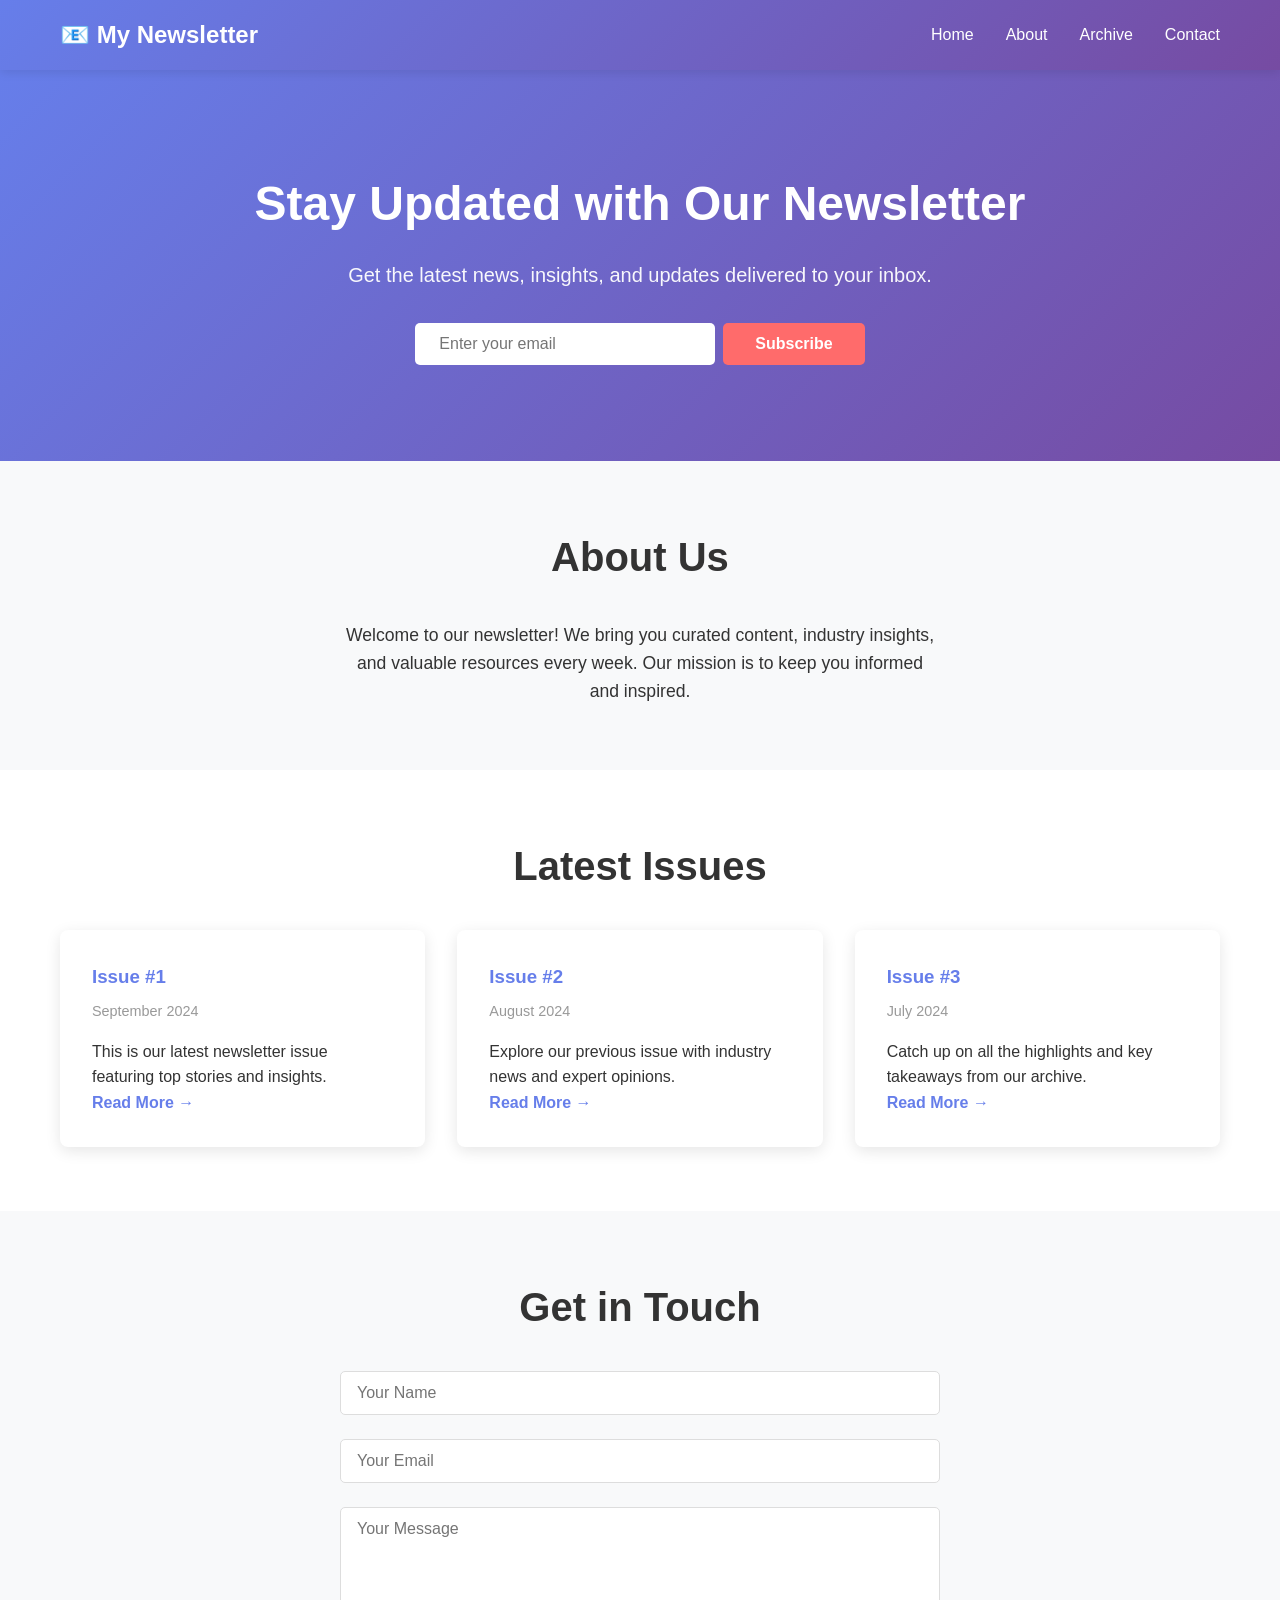
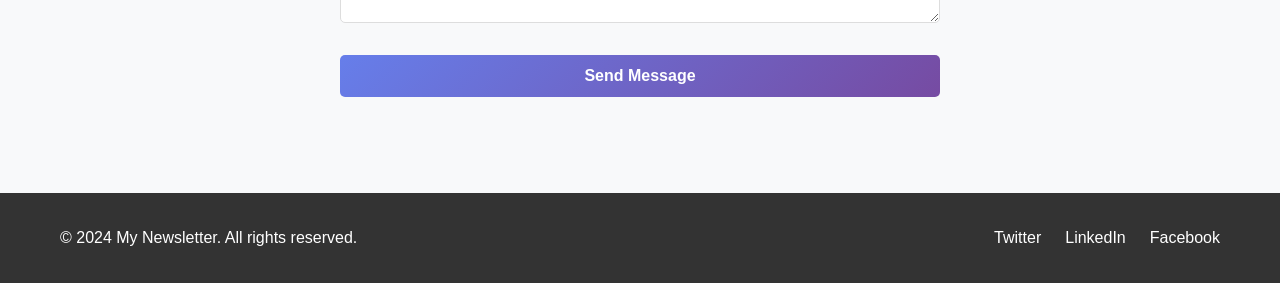
==== index.html @ 41725653 "Initial newsletter website template" ====
<!DOCTYPE html>
<html lang="en">
<head>
    <meta charset="UTF-8">
    <meta name="viewport" content="width=device-width, initial-scale=1.0">
    <title>My Newsletter</title>
    <link rel="stylesheet" href="styles.css">
</head>
<body>
    <header class="header">
        <div class="container">
            <div class="logo">📧 My Newsletter</div>
            <nav class="nav">
                <a href="#home">Home</a>
                <a href="#about">About</a>
                <a href="#archive">Archive</a>
                <a href="#contact">Contact</a>
            </nav>
        </div>
    </header>

    <main>
        <!-- Hero Section -->
        <section class="hero" id="home">
            <div class="container">
                <h1>Stay Updated with Our Newsletter</h1>
                <p>Get the latest news, insights, and updates delivered to your inbox.</p>
                <form class="subscribe-form" id="subscribeForm">
                    <input type="email" placeholder="Enter your email" required>
                    <button type="submit">Subscribe</button>
                </form>
            </div>
        </section>

        <!-- About Section -->
        <section class="about" id="about">
            <div class="container">
                <h2>About Us</h2>
                <p>Welcome to our newsletter! We bring you curated content, industry insights, and valuable resources every week. Our mission is to keep you informed and inspired.</p>
            </div>
        </section>

        <!-- Featured Articles Section -->
        <section class="featured" id="archive">
            <div class="container">
                <h2>Latest Issues</h2>
                <div class="articles-grid">
                    <article class="article-card">
                        <h3>Issue #1</h3>
                        <p class="date">September 2024</p>
                        <p>This is our latest newsletter issue featuring top stories and insights.</p>
                        <a href="#" class="read-more">Read More →</a>
                    </article>
                    <article class="article-card">
                        <h3>Issue #2</h3>
                        <p class="date">August 2024</p>
                        <p>Explore our previous issue with industry news and expert opinions.</p>
                        <a href="#" class="read-more">Read More →</a>
                    </article>
                    <article class="article-card">
                        <h3>Issue #3</h3>
                        <p class="date">July 2024</p>
                        <p>Catch up on all the highlights and key takeaways from our archive.</p>
                        <a href="#" class="read-more">Read More →</a>
                    </article>
                </div>
            </div>
        </section>

        <!-- Contact Section -->
        <section class="contact" id="contact">
            <div class="container">
                <h2>Get in Touch</h2>
                <form class="contact-form" id="contactForm">
                    <div class="form-group">
                        <input type="text" placeholder="Your Name" required>
                    </div>
                    <div class="form-group">
                        <input type="email" placeholder="Your Email" required>
                    </div>
                    <div class="form-group">
                        <textarea placeholder="Your Message" rows="5" required></textarea>
                    </div>
                    <button type="submit">Send Message</button>
                </form>
            </div>
        </section>
    </main>

    <footer class="footer">
        <div class="container">
            <p>&copy; 2024 My Newsletter. All rights reserved.</p>
            <div class="social-links">
                <a href="#">Twitter</a>
                <a href="#">LinkedIn</a>
                <a href="#">Facebook</a>
            </div>
        </div>
    </footer>

    <script src="script.js"></script>
</body>
</html>
---- styles.css ----
* {
    margin: 0;
    padding: 0;
    box-sizing: border-box;
}

body {
    font-family: 'Segoe UI', Tahoma, Geneva, Verdana, sans-serif;
    line-height: 1.6;
    color: #333;
}

.container {
    max-width: 1200px;
    margin: 0 auto;
    padding: 0 20px;
}

/* Header */
.header {
    background: linear-gradient(135deg, #667eea 0%, #764ba2 100%);
    color: white;
    padding: 1rem 0;
    position: sticky;
    top: 0;
    z-index: 100;
    box-shadow: 0 2px 10px rgba(0,0,0,0.1);
}

.header .container {
    display: flex;
    justify-content: space-between;
    align-items: center;
}

.logo {
    font-size: 1.5rem;
    font-weight: bold;
}

.nav {
    display: flex;
    gap: 2rem;
}

.nav a {
    color: white;
    text-decoration: none;
    transition: opacity 0.3s ease;
}

.nav a:hover {
    opacity: 0.8;
}

/* Hero Section */
.hero {
    background: linear-gradient(135deg, #667eea 0%, #764ba2 100%);
    color: white;
    padding: 6rem 0;
    text-align: center;
}

.hero h1 {
    font-size: 3rem;
    margin-bottom: 1rem;
}

.hero p {
    font-size: 1.25rem;
    margin-bottom: 2rem;
    opacity: 0.95;
}

/* Subscribe Form */
.subscribe-form {
    display: flex;
    gap: 0.5rem;
    justify-content: center;
    flex-wrap: wrap;
}

.subscribe-form input {
    padding: 0.75rem 1.5rem;
    border: none;
    border-radius: 5px;
    font-size: 1rem;
    min-width: 300px;
}

.subscribe-form button {
    padding: 0.75rem 2rem;
    background: #ff6b6b;
    color: white;
    border: none;
    border-radius: 5px;
    font-size: 1rem;
    font-weight: bold;
    cursor: pointer;
    transition: background 0.3s ease;
}

.subscribe-form button:hover {
    background: #ff5252;
}

/* About Section */
.about {
    padding: 4rem 0;
    background: #f8f9fa;
}

.about h2,
.featured h2,
.contact h2 {
    font-size: 2.5rem;
    margin-bottom: 2rem;
    text-align: center;
}

.about p {
    text-align: center;
    font-size: 1.1rem;
    max-width: 600px;
    margin: 0 auto;
}

/* Featured Section */
.featured {
    padding: 4rem 0;
}

.articles-grid {
    display: grid;
    grid-template-columns: repeat(auto-fit, minmax(300px, 1fr));
    gap: 2rem;
    margin-top: 2rem;
}

.article-card {
    background: white;
    padding: 2rem;
    border-radius: 8px;
    box-shadow: 0 4px 15px rgba(0,0,0,0.1);
    transition: transform 0.3s ease, box-shadow 0.3s ease;
}

.article-card:hover {
    transform: translateY(-5px);
    box-shadow: 0 8px 25px rgba(0,0,0,0.15);
}

.article-card h3 {
    color: #667eea;
    margin-bottom: 0.5rem;
}

.article-card .date {
    color: #999;
    font-size: 0.9rem;
    margin-bottom: 1rem;
}

.read-more {
    color: #667eea;
    text-decoration: none;
    font-weight: bold;
    transition: color 0.3s ease;
}

.read-more:hover {
    color: #764ba2;
}

/* Contact Section */
.contact {
    padding: 4rem 0;
    background: #f8f9fa;
}

.contact-form {
    max-width: 600px;
    margin: 2rem auto;
}

.form-group {
    margin-bottom: 1.5rem;
}

.contact-form input,
.contact-form textarea {
    width: 100%;
    padding: 0.75rem 1rem;
    border: 1px solid #ddd;
    border-radius: 5px;
    font-family: inherit;
    font-size: 1rem;
}

.contact-form textarea {
    resize: vertical;
}

.contact-form button {
    width: 100%;
    padding: 0.75rem;
    background: linear-gradient(135deg, #667eea 0%, #764ba2 100%);
    color: white;
    border: none;
    border-radius: 5px;
    font-size: 1rem;
    font-weight: bold;
    cursor: pointer;
    transition: transform 0.3s ease;
}

.contact-form button:hover {
    transform: scale(1.02);
}

/* Footer */
.footer {
    background: #333;
    color: white;
    padding: 2rem 0;
    text-align: center;
}

.footer .container {
    display: flex;
    justify-content: space-between;
    align-items: center;
    flex-wrap: wrap;
    gap: 1rem;
}

.social-links {
    display: flex;
    gap: 1.5rem;
}

.social-links a {
    color: white;
    text-decoration: none;
    transition: color 0.3s ease;
}

.social-links a:hover {
    color: #667eea;
}

/* Responsive Design */
@media (max-width: 768px) {
    .nav {
        flex-direction: column;
        gap: 1rem;
    }

    .header .container {
        flex-direction: column;
        gap: 1rem;
    }

    .hero h1 {
        font-size: 2rem;
    }

    .subscribe-form input {
        min-width: 100%;
    }

    .footer .container {
        flex-direction: column;
    }

    .articles-grid {
        grid-template-columns: 1fr;
    }
}
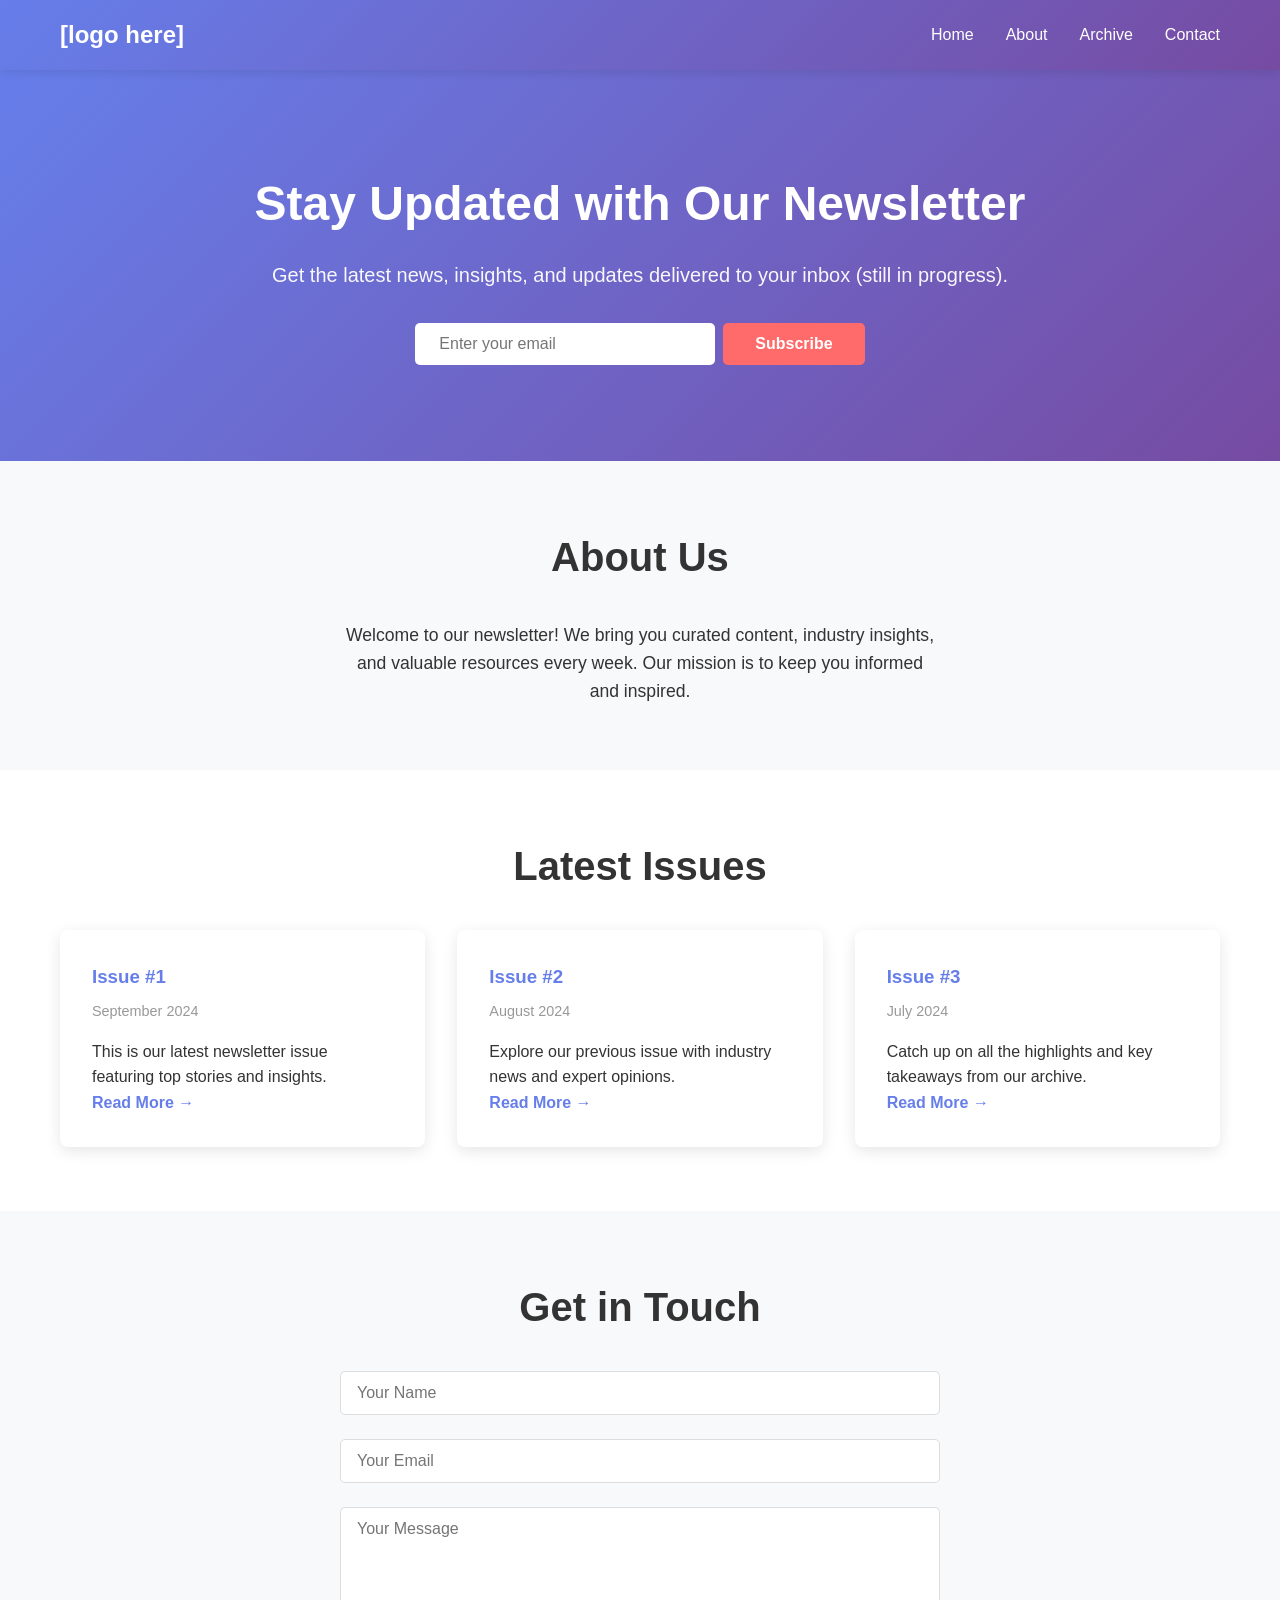
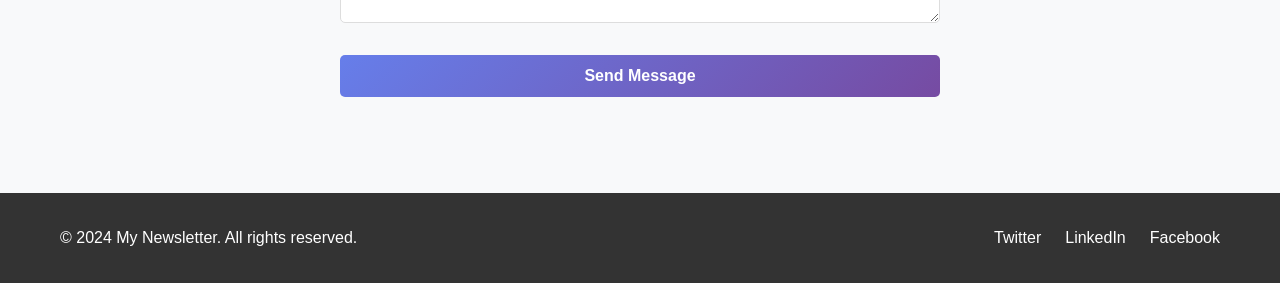
==== commit 01cd2986: "Change newsletter title and update header content Updated the title and logo in the header, and modi" ====
--- a/index.html
+++ b/index.html
@@ -3,13 +3,13 @@
 <head>
     <meta charset="UTF-8">
     <meta name="viewport" content="width=device-width, initial-scale=1.0">
-    <title>My Newsletter</title>
+    <title>The Kim Times</title>
     <link rel="stylesheet" href="styles.css">
 </head>
 <body>
     <header class="header">
         <div class="container">
-            <div class="logo">📧 My Newsletter</div>
+            <div class="logo">[logo here]</div>
             <nav class="nav">
                 <a href="#home">Home</a>
                 <a href="#about">About</a>
@@ -24,7 +24,7 @@
         <section class="hero" id="home">
             <div class="container">
                 <h1>Stay Updated with Our Newsletter</h1>
-                <p>Get the latest news, insights, and updates delivered to your inbox.</p>
+                <p>Get the latest news, insights, and updates delivered to your inbox (still in progress).</p>
                 <form class="subscribe-form" id="subscribeForm">
                     <input type="email" placeholder="Enter your email" required>
                     <button type="submit">Subscribe</button>
@@ -100,4 +100,4 @@
 
     <script src="script.js"></script>
 </body>
-</html>+</html>
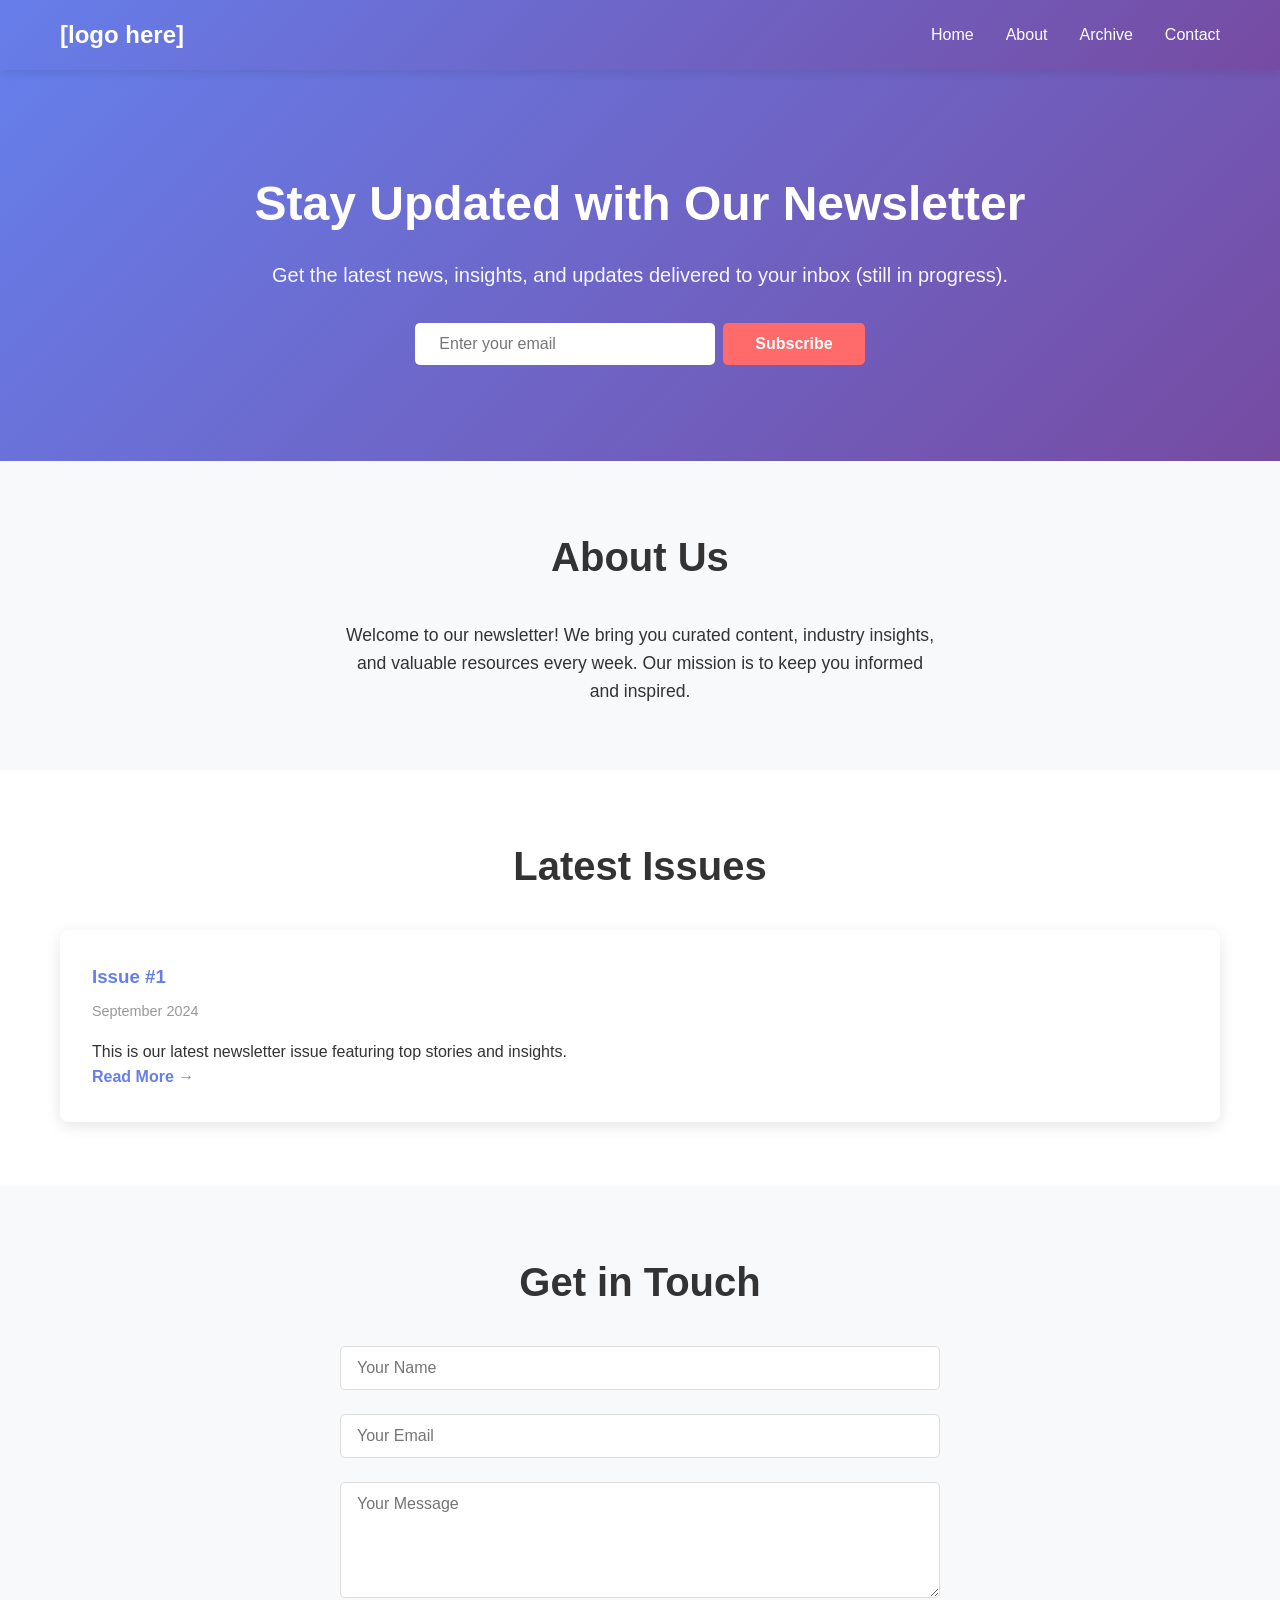
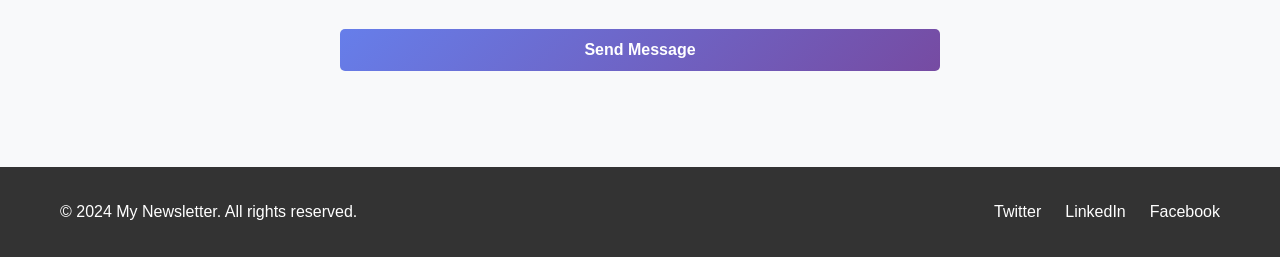
==== commit ada7b87e: "Remove old newsletter issues from index.html Removed previous newsletter issues from the index." ====
--- a/index.html
+++ b/index.html
@@ -51,18 +51,6 @@
                         <p>This is our latest newsletter issue featuring top stories and insights.</p>
                         <a href="#" class="read-more">Read More →</a>
                     </article>
-                    <article class="article-card">
-                        <h3>Issue #2</h3>
-                        <p class="date">August 2024</p>
-                        <p>Explore our previous issue with industry news and expert opinions.</p>
-                        <a href="#" class="read-more">Read More →</a>
-                    </article>
-                    <article class="article-card">
-                        <h3>Issue #3</h3>
-                        <p class="date">July 2024</p>
-                        <p>Catch up on all the highlights and key takeaways from our archive.</p>
-                        <a href="#" class="read-more">Read More →</a>
-                    </article>
                 </div>
             </div>
         </section>
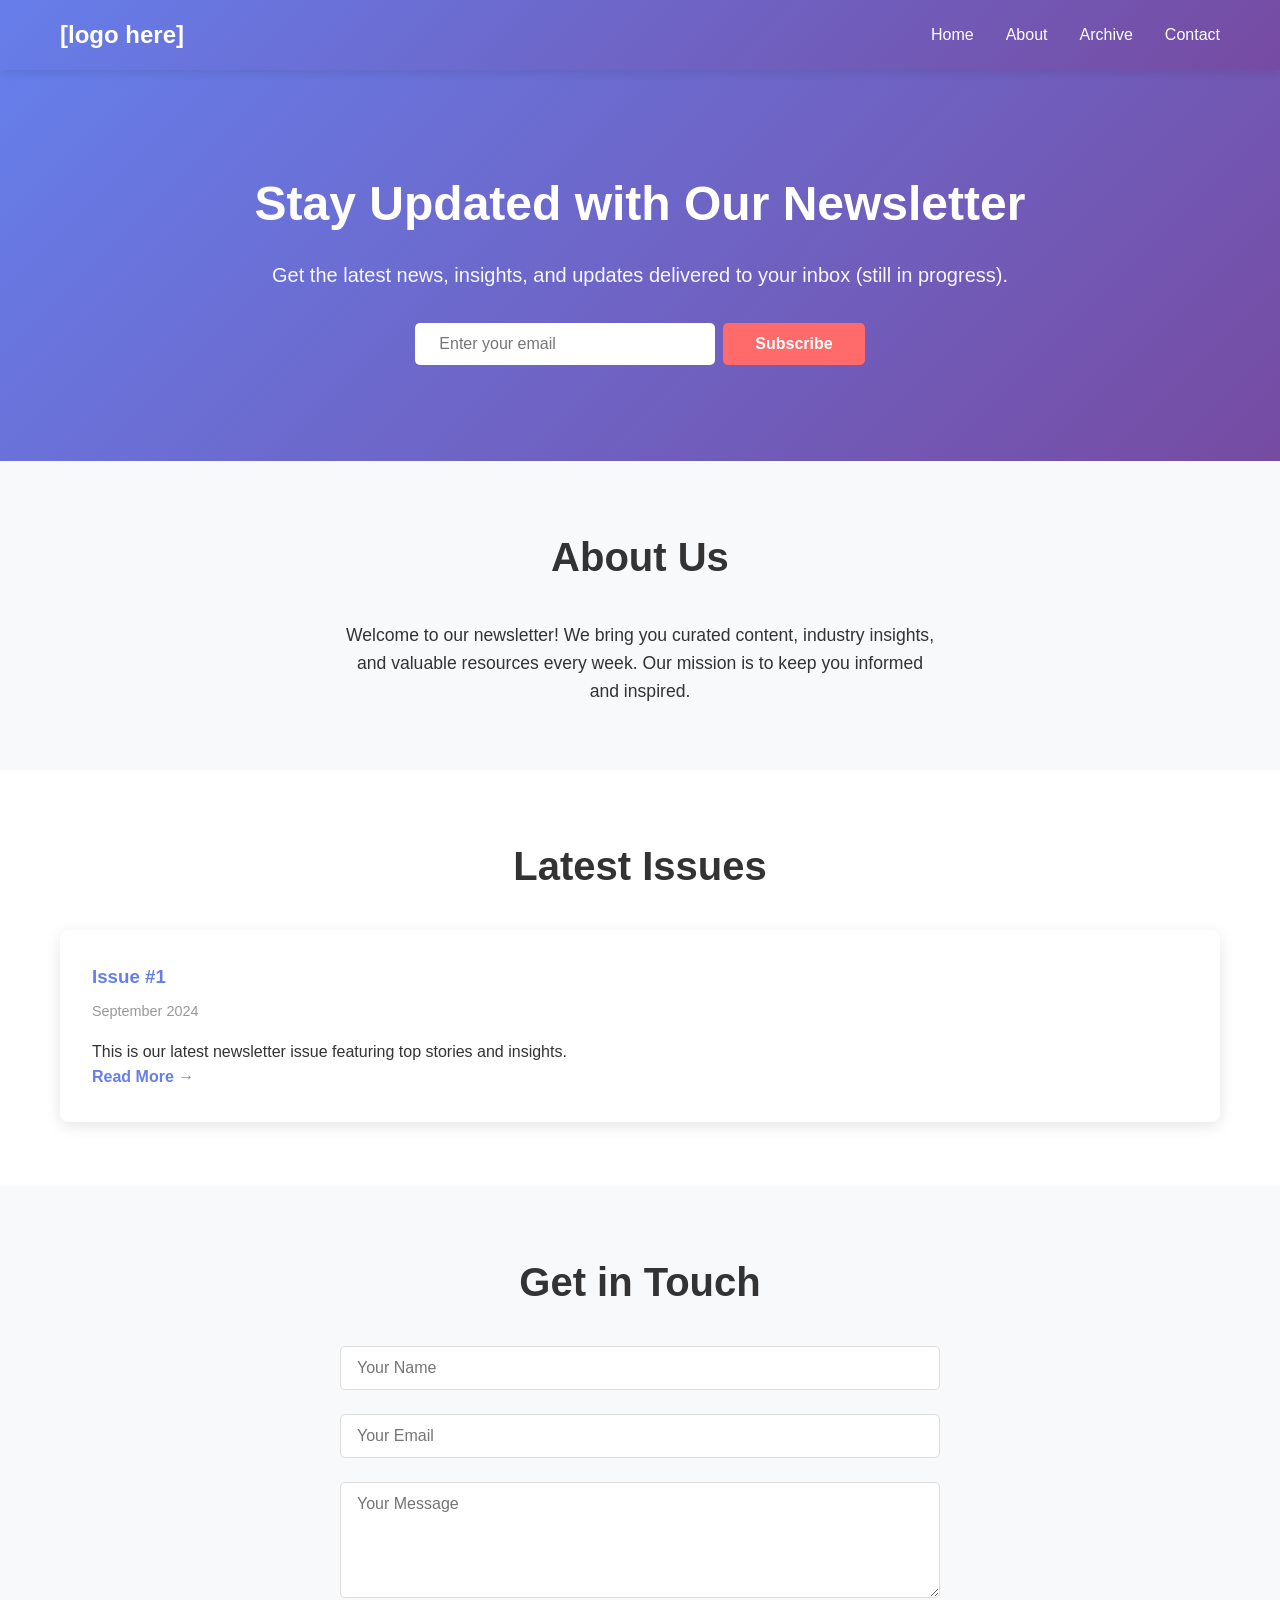
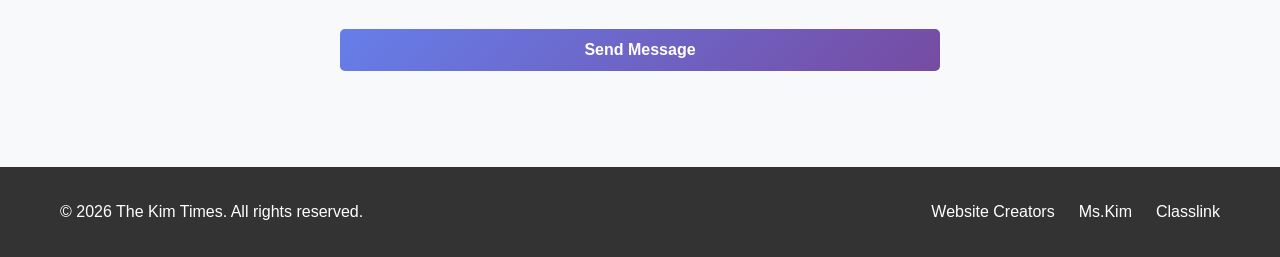
==== commit d327c532: "Update footer copyright and social links" ====
--- a/index.html
+++ b/index.html
@@ -77,11 +77,11 @@
 
     <footer class="footer">
         <div class="container">
-            <p>&copy; 2024 My Newsletter. All rights reserved.</p>
+            <p>&copy; 2026 The Kim Times. All rights reserved.</p>
             <div class="social-links">
-                <a href="#">Twitter</a>
-                <a href="#">LinkedIn</a>
-                <a href="#">Facebook</a>
+                <a href="ac46957@pausd.us">Website Creators</a>
+                <a href="kkim@pausd.org">Ms.Kim</a>
+                <a href="https://login.classlink.com/my/pausd">Classlink</a>
             </div>
         </div>
     </footer>
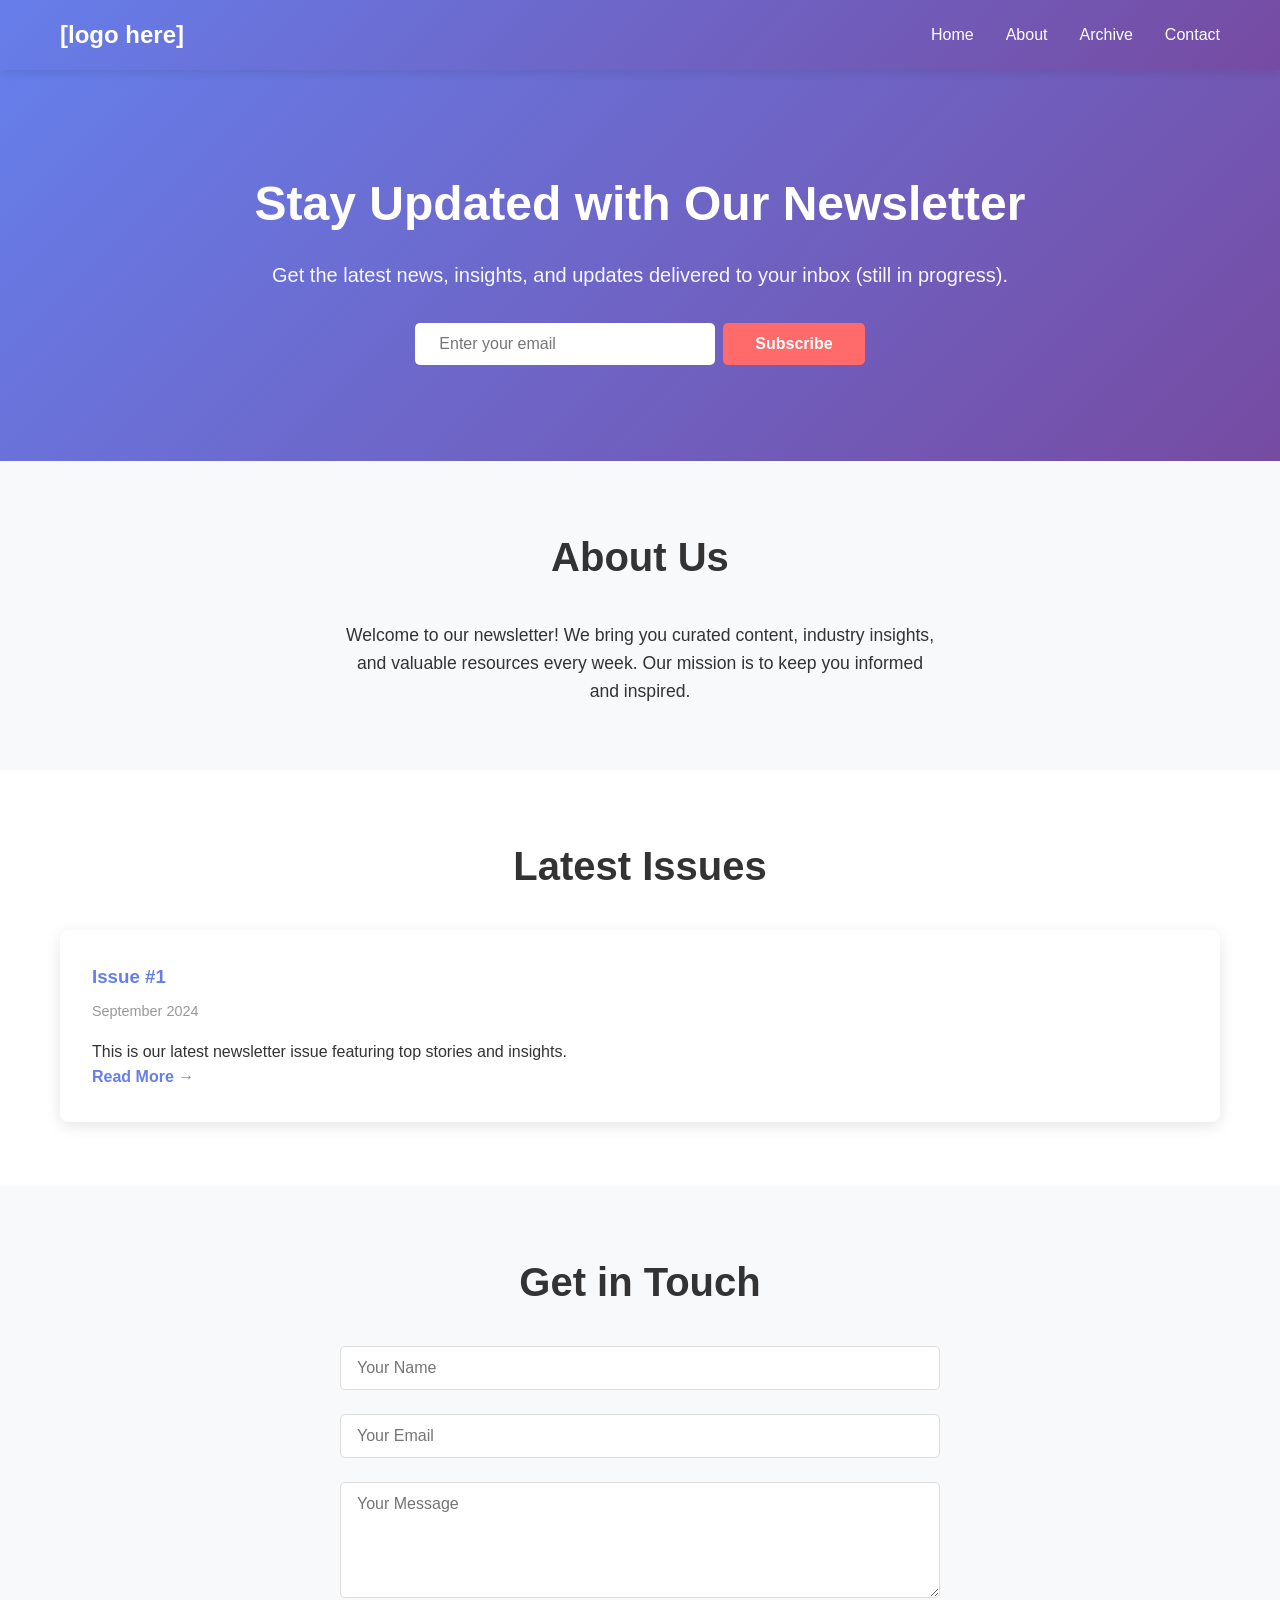
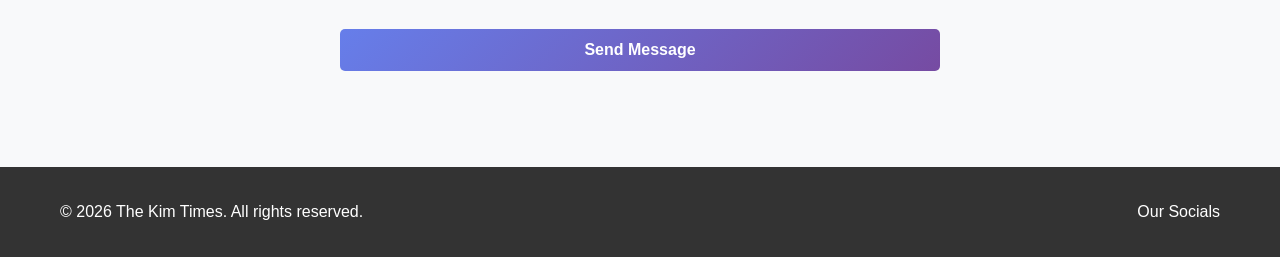
==== commit 2fa80e95: "Update footer links in index.html" ====
--- a/index.html
+++ b/index.html
@@ -79,9 +79,7 @@
         <div class="container">
             <p>&copy; 2026 The Kim Times. All rights reserved.</p>
             <div class="social-links">
-                <a href="ac46957@pausd.us">Website Creators</a>
-                <a href="kkim@pausd.org">Ms.Kim</a>
-                <a href="https://login.classlink.com/my/pausd">Classlink</a>
+                <a href="socials.html">Our Socials</a>
             </div>
         </div>
     </footer>
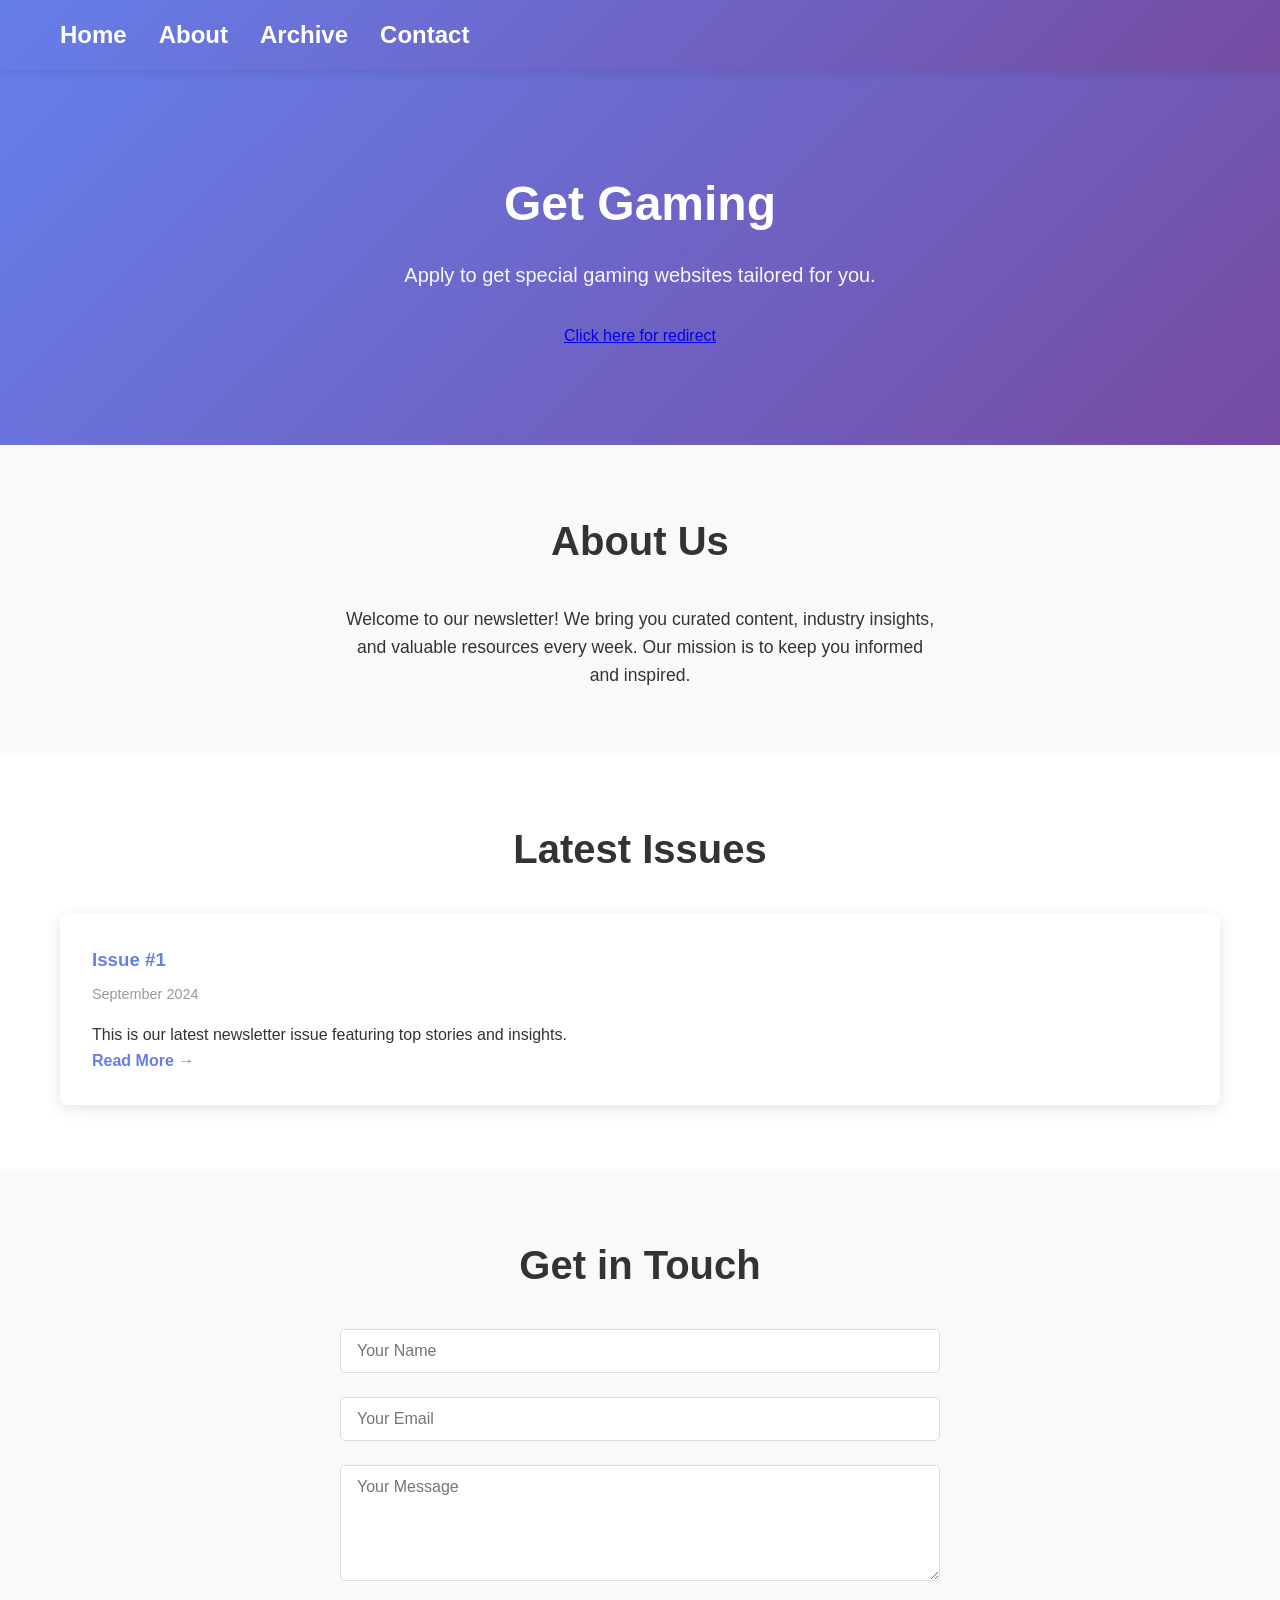
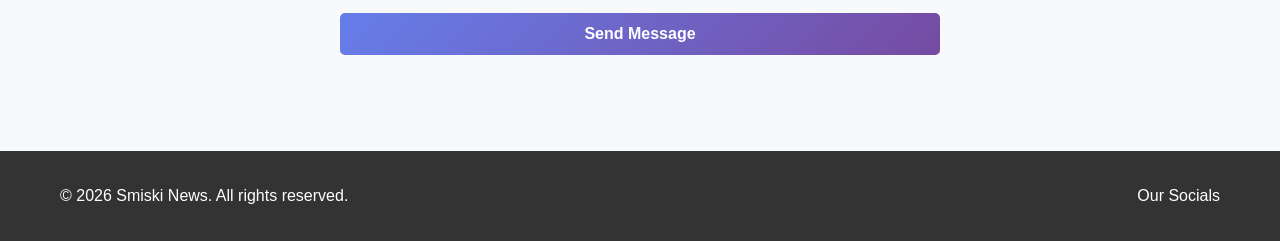
==== commit 58591334: "Update logo and content for Smiski News" ====
--- a/index.html
+++ b/index.html
@@ -9,7 +9,7 @@
 <body>
     <header class="header">
         <div class="container">
-            <div class="logo">[logo here]</div>
+            <div class="logo"Smiski News</div>
             <nav class="nav">
                 <a href="#home">Home</a>
                 <a href="#about">About</a>
@@ -23,12 +23,9 @@
         <!-- Hero Section -->
         <section class="hero" id="home">
             <div class="container">
-                <h1>Stay Updated with Our Newsletter</h1>
-                <p>Get the latest news, insights, and updates delivered to your inbox (still in progress).</p>
-                <form class="subscribe-form" id="subscribeForm">
-                    <input type="email" placeholder="Enter your email" required>
-                    <button type="submit">Subscribe</button>
-                </form>
+                <h1>Get Gaming</h1>
+                <p>Apply to get special gaming websites tailored for you.</p>
+                <a href="https://forms.gle/tT5GapGtwodvsxxz8">Click here for redirect</a>
             </div>
         </section>
 
@@ -77,7 +74,7 @@
 
     <footer class="footer">
         <div class="container">
-            <p>&copy; 2026 The Kim Times. All rights reserved.</p>
+            <p>&copy; 2026 Smiski News. All rights reserved.</p>
             <div class="social-links">
                 <a href="socials.html">Our Socials</a>
             </div>
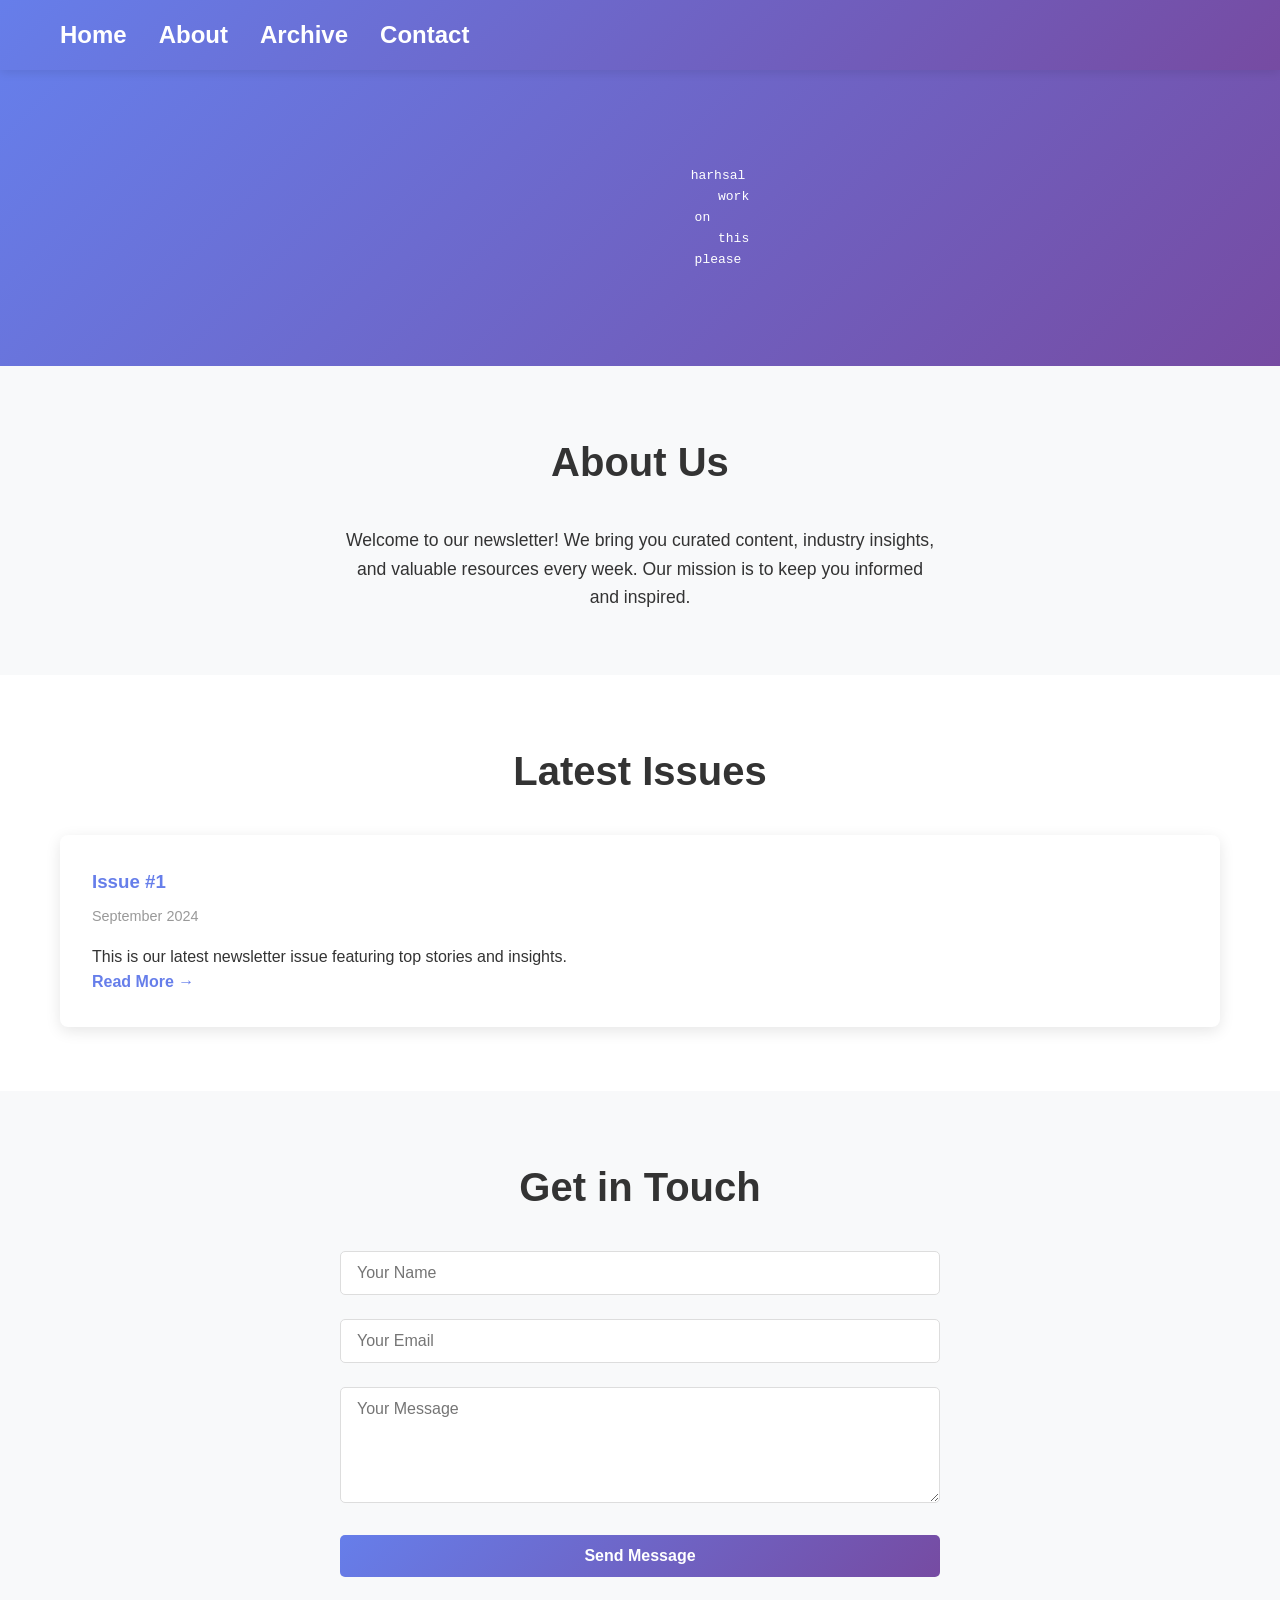
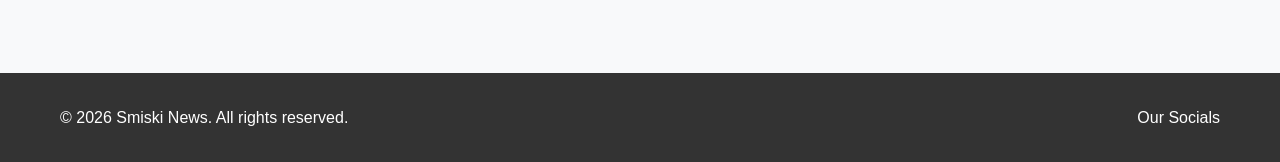
==== commit 69d93208: "Change title from 'The Kim Times' to 'Smiski News'" ====
--- a/index.html
+++ b/index.html
@@ -3,7 +3,7 @@
 <head>
     <meta charset="UTF-8">
     <meta name="viewport" content="width=device-width, initial-scale=1.0">
-    <title>The Kim Times</title>
+    <title>Smiski News</title>
     <link rel="stylesheet" href="styles.css">
 </head>
 <body>
@@ -23,9 +23,12 @@
         <!-- Hero Section -->
         <section class="hero" id="home">
             <div class="container">
-                <h1>Get Gaming</h1>
-                <p>Apply to get special gaming websites tailored for you.</p>
-                <a href="https://forms.gle/tT5GapGtwodvsxxz8">Click here for redirect</a>
+                <pre>
+                    harhsal
+                        work
+                    on    
+                        this
+                    please</pre></pre>
             </div>
         </section>
 
